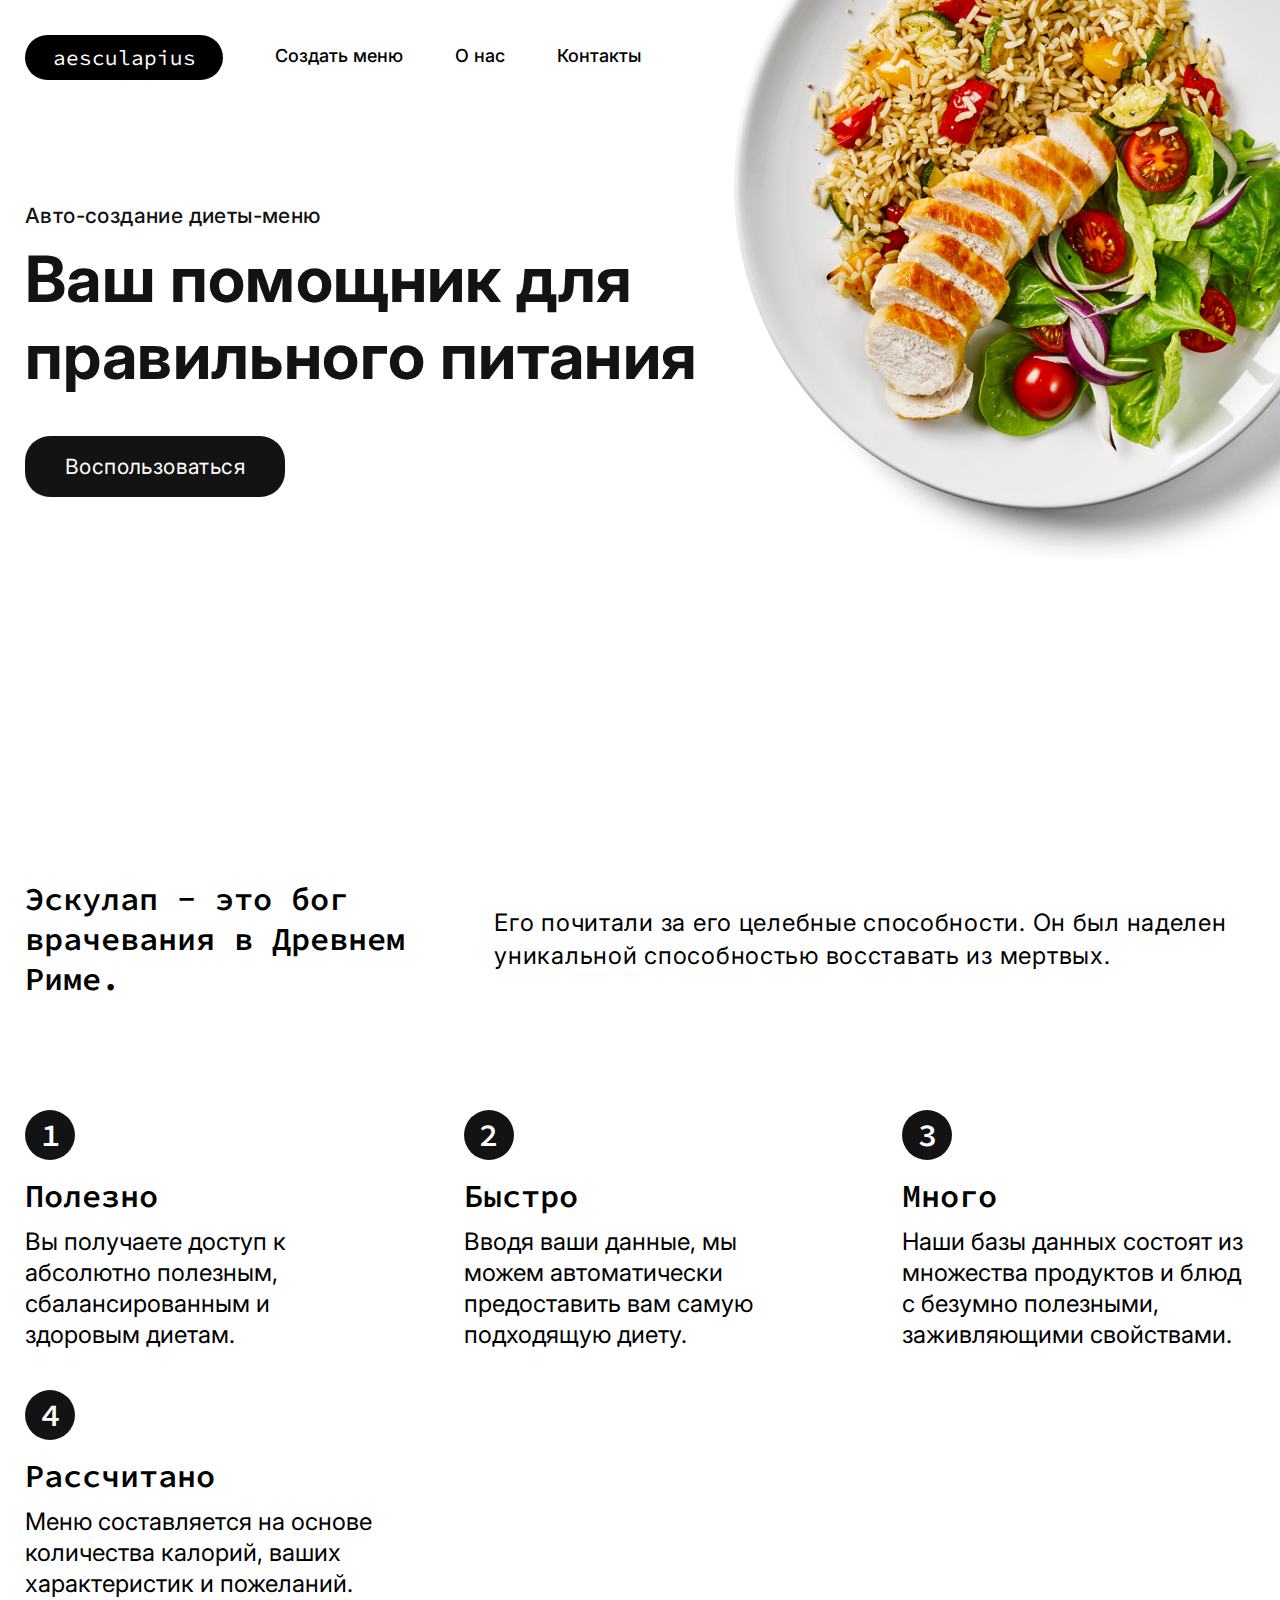
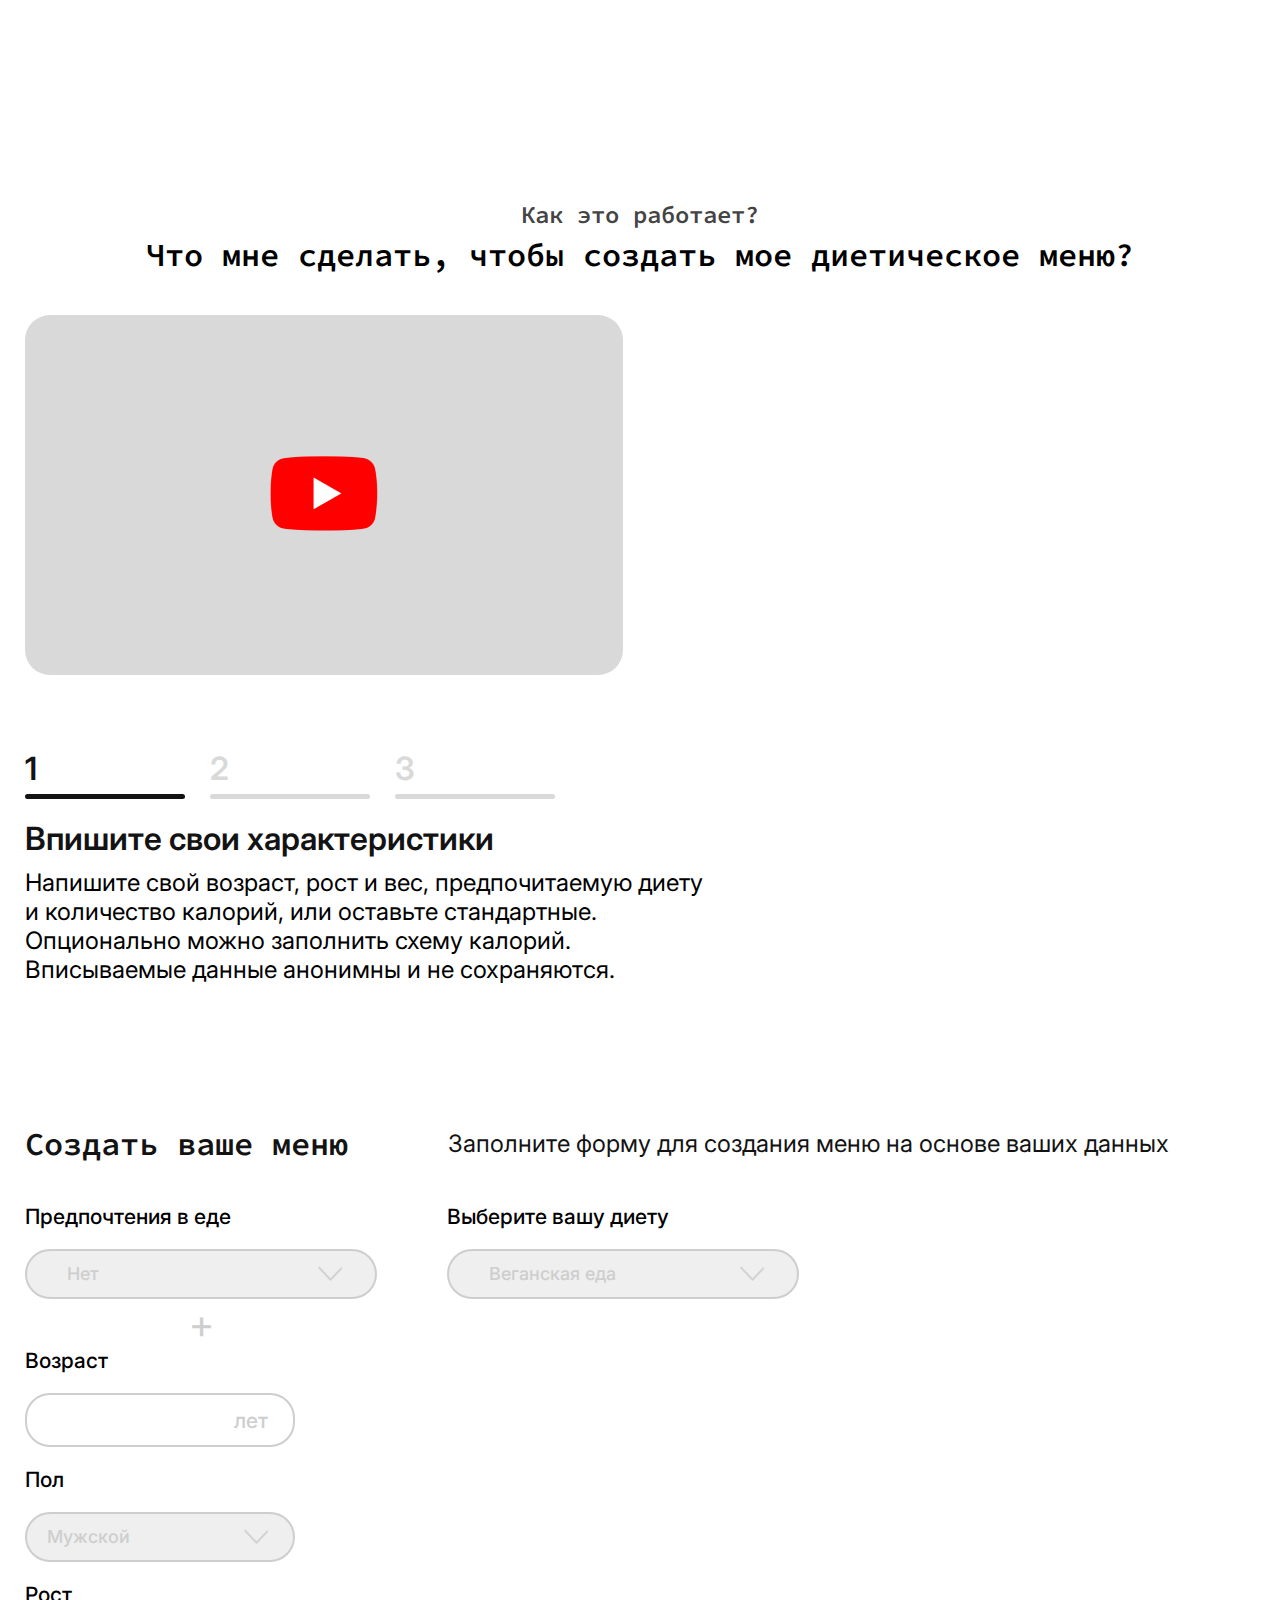
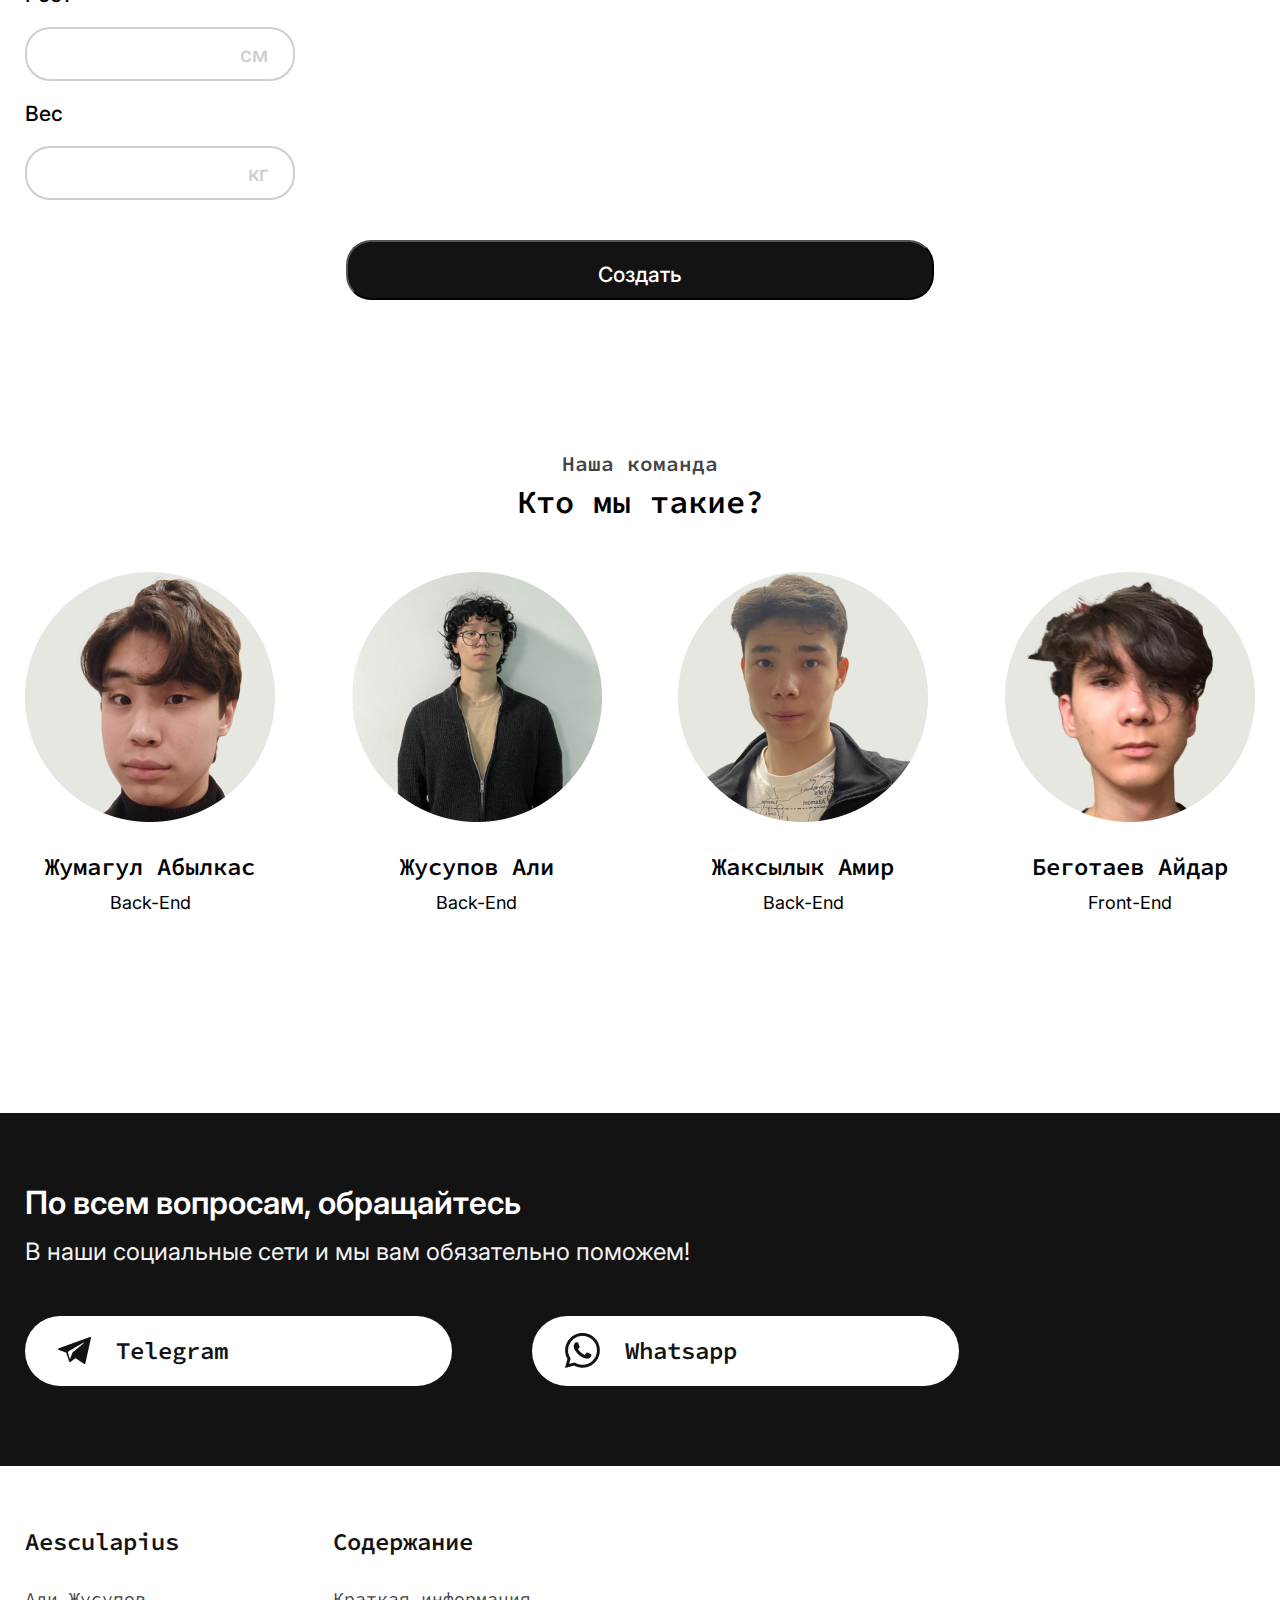
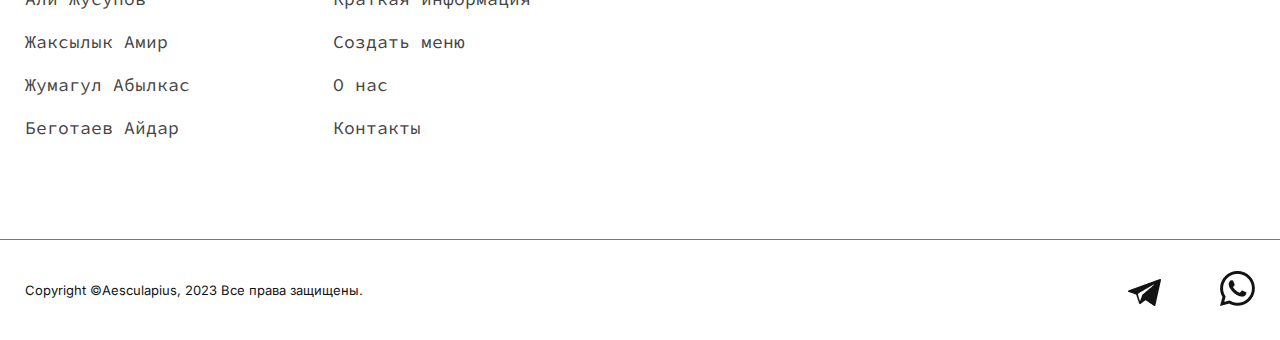
==== index.html @ 7e1778b8 "Add files via upload" ====
<!DOCTYPE html>
<html>
<head>
	<meta charset="utf-8">
	<meta name="viewport" content="width=device-width, initial-scale=1">
	<title></title>
	<link rel="stylesheet" type="text/css" href="css/style.css">
</head>
<body>
<header>
	<div class="container">
		<ul>
			<a href="index.html" class="logo"><li>aesculapius</li></a>
			<nav>
				<a href="#creator"><li>Создать меню</li></a>
				<a href="#team"><li>О нас</li></a>
				<a href="#contacts"><li>Контакты</li></a>
			</nav>
		</ul>
	</div>
</header>
<img class="header-img" src="img/background.png">
<div class="overview">
	<div class="container">
		<div class="overview-inner">
			<div class="overview-subtitle">
				Авто-создание диеты-меню
			</div>
			<div class="overview-title">
				Ваш помощник для правильного питания
			</div>
			<a href="#creator"class="overview-button">
				Воспользоваться
			</a>
		</div>
		
	</div>
</div>
<div id="desc" class="description">
	<div class="container">
		<div class="description-inner">
			<div class="description-upper">
				<div class="description-title">
					Эскулап - это бог врачевания в Древнем Риме. 
				</div>
				<div class="description-subtitle">
					Его почитали за его целебные способности. Он был наделен уникальной способностью восставать из мертвых.
				</div>
			</div>
			<div class="description-cards">
				<div class="description-card">
					<div class="description-card-number">
						1
					</div>
					<div class="description-card-title">
						Полезно
					</div>
					<div class="description-card-subtitle">
						Вы получаете доступ к абсолютно полезным, сбалансированным и здоровым диетам.
					</div>
				</div>
				<div class="description-card">
					<div class="description-card-number">
						2
					</div>
					<div class="description-card-title">
						Быстро
					</div>
					<div class="description-card-subtitle">
						Вводя ваши данные, мы можем автоматически предоставить вам самую подходящую диету.
					</div>
				</div>
				<div class="description-card">
					<div class="description-card-number">
						3
					</div>
					<div class="description-card-title">
						Много
					</div>
					<div class="description-card-subtitle">
						Наши базы данных состоят из множества продуктов и блюд с безумно полезными, заживляющими свойствами.
					</div>
				</div>
				<div class="description-card">
					<div class="description-card-number">
						4
					</div>
					<div class="description-card-title">
						Рассчитано
					</div>
					<div class="description-card-subtitle">
						Меню составляется на основе количества калорий, ваших характеристик и пожеланий.
					</div>
				</div>
			</div>
		</div>
	</div>
</div>
<div id="creator" class="guide">
	<div class="container">
		<div class="guide-upper">
			<div class="guide-subtitle">
				Как это работает?
			</div>
			<div class="guide-title">
			 	Что мне сделать, чтобы создать мое диетическое меню?
			</div>
		</div>
		<div class="guide-lower">
			<div class="video">
				<div class="youtube-icon">
					<img src="img/youtube.png">
				</div>
			</div>
			<div class="guide-slider">
				<div class="slider-buttons">
					<div id="1" onclick="button_toggle()" class="slide-button clicked">
						1
					</div>
					<div id="2" onclick="button_toggle1()" class="slide-button">
						2
					</div>
					<div id="3" onclick="button_toggle2()" class="slide-button">
						3
					</div>
				</div>
				<div id="slide1"class="guide-slide">
					<div class="guide-slide-title">
						Впишите свои характеристики 
					</div>	
					<div class="guide-slide-subtitle">
						Напишите свой возраст, рост и вес, предпочитаемую диету и количество калорий, или оставьте стандартные. Опционально можно заполнить схему калорий. Вписываемые данные анонимны и не сохраняются.
					</div>
				</div>
				<div id="slide2"class="guide-slide">
					<div class="guide-slide-title">
						Хуй 
					</div>	
					<div class="guide-slide-subtitle">
						Напишите свой возраст, рост и вес, предпочитаемую диету и количество калорий, или оставьте стандартные. Опционально можно заполнить схему калорий. Вписываемые данные анонимны и не сохраняются.
					</div>
				</div>
				<div id="slide3" class="guide-slide">
					<div class="guide-slide-title">
						Дери
					</div>	
					<div class="guide-slide-subtitle">
						Напишите свой возраст, рост и вес, предпочитаемую диету и количество калорий, или оставьте стандартные. Опционально можно заполнить схему калорий. Вписываемые данные анонимны и не сохраняются.
					</div>
				</div>
			</div>
		</div>
	</div>
</div>
<div  class="creator">
	<div class="container">
		<div class="creator-upper">
			<div class="creator-title">
				Создать ваше меню
			</div>
			<div class="creator-subtitle">
				Заполните форму для создания меню на основе ваших данных
			</div>
		</div>
		<div class="creator-lower">
			<form id="creator-form">
				<div class="creator-specifications">
					<div id="creator-preferences"class="creator-preferences">
						<label for="select-preferences">
							Предпочтения в еде
						</label>
						<div id="parent">
							<select class="select-pref" for="creator-form" name="select-preferences">
								<option value="no">Нет</option>
								<option value="onions">Без лука</option>
								<option value="spicy">Не острое</option>
								<option value="sour">Не кислое</option>
								<option value="nuts">Без орехов</option>
								<option value="lactose">Без лактозы</option>
								<option value="gluten">Без глютена</option>
								
							</select>
							
						</div>
						
						<div id="preference-b" onclick="myFunction()" class="preferences-button">
							+
						</div>
						
					</div>
					<div class="creator-diet">
						<label for="select-diet">
							Выберите вашу диету
						</label>
						<select form="creator-form" name="select-diet">
							<option value="vegan">Веганская еда</option>
							<option value="vegetarian">Вегетарианская еда</option>
							<option value="halal">Халальная еда</option>
							<option value="kosher">Кошерная еда</option>
							<option value="hinduism">Индуистская еда</option>
						</select>
					</div>
				</div>
				<div class="creator-calculator">
					<div id="divage" class="creator-calculator-item">
						<label>
							Возраст
						</label>
						<input type="number" id="age" placeholder="" name="age" required>
					</div>
					<div id="divsex" class="creator-calculator-item">
						<label for="sex">
							Пол
						</label>
						<select form="creator-form" name="sex">
							<option value="male">Мужской</option>
							<option value="female">Женский</option>
							
						</select>
					</div>
					<div id="divheight" class="creator-calculator-item">
						<label>
							Рост
						</label>
						<input type="number" id="height" placeholder="" name="height" required>
					</div>
					<div id="divweight" class="creator-calculator-item">
						<label>
							Вес
						</label>
						<input type="number" id="weight" placeholder="" name="weight" required>
					</div>

					
					
					
				</div>
			</form>
			<div class="button-outer">
				<button form="creator-form" class="creator-button">
					Создать
				</button>
			</div>
			
		</div>
	</div>
</div>
<div id="team"class="team">
	<div class="container">
		<div class="team-inner">
			<div class="team-title">
				Наша команда
			</div>
			<div class="team-subtitle">
				Кто мы такие?
			</div>
			<div class="team-cards">
				<div class="team-card">
					<img src="img/abylkas.png">
					<div class="team-card-title">
						Жумагул Абылкас
					</div>
					<div class="team-card-subtitle">
						Back-End
					</div>
				</div>
				<div class="team-card">
					<img src="img/ali.png">
					<div class="team-card-title">
						Жусупов Али
					</div>
					<div class="team-card-subtitle">
						Back-End
					</div>
				</div>
				<div class="team-card">
					<img src="img/amir.png">
					<div class="team-card-title">
						Жаксылык Амир
					</div>
					<div class="team-card-subtitle">
						Back-End
					</div>
				</div>
				<div class="team-card">
					<img src="img/aidar.png">
					<div class="team-card-title">
						Беготаев Айдар
					</div>
					<div class="team-card-subtitle">
						Front-End
					</div>
				</div>
			</div>
		</div>
	</div>
</div>
<div id="contacts"class="contacts">
	<div class="container">
		<div class="contacts-inner">
			<div class="contacts-title">
				По всем вопросам, обращайтесь
			</div>
			<div class="contacts-subtitle">
				 В наши социальные сети и мы вам обязательно поможем!
			</div>
			<div class="contacts-buttons">
				<a href="#" class="contacts-button"><img src="img/telegram.png">Telegram</a>
				<a href="#" class="contacts-button"><img src="img/whatsapp.png">Whatsapp</a>
			</div>
		</div>
	</div>
</div>
<footer>
	
	<div class="footer-upper">
		<div class="container">
			<div class="footer-card">
				<div class="footer-card-title">
					Aesculapius
				</div>
				<div class="footer-card-links">
					<div class="footer-card-link">
						Али Жусупов
					</div>
					<div class="footer-card-link">
						Жаксылык Амир
					</div>
					<div class="footer-card-link">
						Жумагул Абылкас
					</div>
					<div class="footer-card-link">
						Беготаев Айдар
					</div>
				</div>
			</div>

			<div class="footer-card">
				<div class="footer-card-title">
					Содержание
				</div>
				<div class="footer-card-links">
					<div class="footer-card-link">
						<a href="#desc">Краткая информация</a>
					</div>
					<div class="footer-card-link">
						<a href="#creator">Создать меню</a>
					</div>
					<div class="footer-card-link">
						<a href="#team">О нас</a>
					</div>
					<div class="footer-card-link">
						<a href="#contacts">Контакты</a>
					</div>
				</div>
			</div>
		</div>
	</div>
	<div class="footer-lower">
		<div class="container">
			<div class="copyright">
				Copyright ©Aesculapius, 2023 Все права защищены. 
			</div>
			<div class="social-media">
				<a href="#"><img src="img/telegram.png"></a>
				<a href="#"><img src="img/whatsapp.png"></a>	
			</div>
		</div>
	</div>
</footer>
<script type="text/javascript" src="js/main.js"></script>
</body>
</html>
---- css/style.css ----
@import url('https://fonts.googleapis.com/css2?family=Inter:wght@300;400;500;600;700;800;900&family=Source+Code+Pro:wght@300;400;500;600;700;800;900&display=swap');
body{
	margin: 0;
	padding: 0;
}
.container{
	margin: 0 auto;
	padding: 0 25px;
	max-width: 1440px;
}
header ul{
	align-items: center;
	display: flex;
	list-style: none;
	margin: 35px 0 0 0;
	padding: 0;
}
.logo{
	font-family: "Source Code Pro";
	background-color: black;
	border-radius: 45px;
	font-weight: 400;
	font-size: 21px;
	line-height: 25px;
	padding: 10px 27.5px;
	transition: 0.3s;
}
.logo:hover{
	opacity: 0.8;
}
a.logo{
	color: white;
	text-decoration: none;
}
nav{
	display: flex;
	font-family: "Inter";
	font-size: 18px;
	font-weight: 500;
}
nav a{
	padding-bottom:4px;
	background-image: linear-gradient(#000 0 0);
	background-position: 0 100%; /*OR bottom left*/
	background-size: 0% 2px;
	background-repeat: no-repeat;
	transition:
	    background-size 0.4s,
	    background-position 0s 0.4s; /*change after the size immediately*/
	color: black;
	text-decoration: none;
	margin-left: 52px;
}
nav a:hover{
	background-position: 100% 100%; /*OR bottom right*/
  	background-size: 100% 2px;
}
.header-img{
	width: 55%;
	z-index: -1;
	position: absolute;
	right: 0;
	top: 0;
}
.overview{
	color: #131313;
	font-family: "Inter";
	letter-spacing: 0.025em;
	margin-bottom: 400px;
}
.overview-subtitle{
	margin-top: 10%;
	font-weight: 500;
	font-size: 21px;
}
.overview-title{
	margin-top: 12px;
	line-height: 77px;
	font-size: 64px;
	font-weight: 700;
	max-width: 800px;
	margin-bottom: 60px;
}
.overview-button{
	
	color: white;
	text-decoration: none;
	background-color: #131313;
	border-radius: 25px;
	padding: 18px 40px;
	font-size: 21px;
	font-weight: 400;
	transition: 0.3s;
}
.overview-button:hover{
	opacity: 0.9;
}
.description-title{
	max-width: 550px;
	font-family: "Source Code Pro";
	font-size: 32px;
	font-weight: 600;
}
.description-subtitle{
	max-width: 780px;
	font-family: Inter;
	line-height: 33px;
	font-size: 24px;
	letter-spacing: 0.03em;
}
.description-upper{
	display: flex;
	justify-content: space-between;
	align-items: center;
}
.description-cards{
	margin-top: 111px;
	flex-wrap: wrap;
	row-gap: 40px;
	display: flex;
	justify-content: space-between;
}
.description-card{
	max-width: 353px;

}
.description-card-number{
	font-family: "Source Code Pro";
	font-size: 32px;
	font-weight: 600;
	width: 50px;
	vertical-align: middle;
	text-align: center;
	height: 50px;
	background-color: #131313;
	border-radius: 25px;
	line-height: 50px;
	color: white;
}
.description-card-title{
	font-size: 32px;
	font-family: "Source Code Pro";
	font-weight: 600;
	margin: 16px 0 10px;
}
.description-card-subtitle{
	font-family: Inter;
	font-size: 24px;
	line-height: 31px;
}
.guide{
	margin-top: 200px;
	margin-bottom: 140px;
}
.guide-upper{
	font-family: "Source Code Pro";
	font-weight: 600;
	text-align: center;
}
.guide-subtitle{
	color: #444444;
	margin-bottom: 5px;
	font-size: 24px;
}
.guide-title{
	font-size: 32px;
	margin-bottom: 40px;
}
.video{
	display: flex;
	justify-content: center;
	align-items: center;
	width: 48.6%;
	height: 40vh;
	border-radius: 25px;
	background-color: #D9D9D9;
}
.youtube-icon{
	position: absolute;
}
.guide-lower{

	display: flex;
	justify-content: space-between;
	flex-wrap: wrap;
}
.guide-slider{
	margin-top: 6%;
}
.guide-slide{
	max-width: 680px;
}
.slider-buttons{
	display: flex;

}
.slide-button{
	cursor: pointer;
	position: relative;
	max-width: 160px;
	margin-right: 25px;
	width: 100%;
	line-height: 40px;
	font-family: Inter;
	color: #D9D9D9;
	font-weight: 600;
	font-size: 32px;
}
.slide-button.clicked{
	color: #131313;
}
.slide-button.clicked::after{
	background-color: #131313;
}
.slide-button::after{
	content:"";
	position: absolute;
	width: 160px;
	bottom: -10px;
	left: 0;
	border-radius: 25px;
	background-color: #D9D9D9;
	height: 5px;
}
.guide-slide-title{
	color: #131313;
	margin: 30px 0 10px;
	font-family: Inter;
	font-size: 32px;
	font-weight: 600;
}
.guide-slide-subtitle{
	font-family: Inter;
	font-size: 24px;
}
.creator-upper{
	line-height: 40px;
	display: flex;
	color: #131313;
	margin-bottom: 40px;
}
.creator-title{
	font-family: "Source Code Pro";
	font-size: 32px;

	font-weight: 600;
}
.creator-subtitle{
	font-family: Inter;
	font-size: 24px;
	font-weight: 400;
	margin-left: 100px;
}
.team{
	text-align: center;
}
.team-title{
	color: #444444;
	font-family: "Source Code Pro";
	font-weight: 600;
	font-size: 21px;
}
.team-subtitle{
	margin: 5px 0 50px;
	font-family: "Source Code Pro";
	font-weight: 600;
	font-size: 32px;
}
.team-cards{
	display: flex;
	flex-wrap: wrap;
	justify-content: space-between;
}
.team-card{
	width: 23,611111%;
}
.team-card-title{
	margin: 25px 0 10px;
	font-family: "Source Code Pro";
	font-weight: 600;
	font-size: 24px;
}
.team-card-subtitle{
	font-family: "Inter";
	font-size: 18px;
}
.contacts{
	background-color: #131313;
	padding-bottom: 80px;
}
.contacts-title{
	font-family: Inter;
	font-weight: 600;
	font-size: 32px;
	padding: 70px 0 15px;
	color: white;
	margin-top: 200px;
}
.contacts-subtitle{
	padding-bottom: 50px;
	font-size: 24px;
	color: #F2F2F2;
	font-family: Inter;
}
.contacts-buttons{
	font-family: "Source Code Pro";
	font-size: 24px;
	font-weight: 600;
	display: flex;
	align-items: center;
}
.contacts-button{
	width: 34.72%;
	border-radius: 35px;
	height: 70px;
	display: flex;
	background-color: white;
	align-items: center;
	margin-right: 80px;
}
.contacts-buttons a{
	color: #131313;
	text-decoration: none;
}
.contacts-button img{
	margin: 0 25px 0 33px;
}
.footer-card{
	width: 25%;
}
.footer-card-title{
	font-size: 24px;
	font-weight: 600;
	color:#131313;
	margin-top: 60px;
	margin-bottom: 30px;
}
.footer-upper .container{
	color: #444444;
	font-size: 18px;
	font-family: "Source Code Pro";
	display: flex;
	margin-bottom: 80px;
}

.footer-card-link{
	margin-bottom: 20px;
}
.footer-card-link a{
	color: #444444;
	text-decoration: none;
}
.footer-lower{
	border-top: 1px solid #787878;
	color: #131313;
	font-family: Inter;
	height: 100px;
	font-size: 13px;
	display: flex;
	align-items: center;
}
.footer-lower .container{
	width: 100%;
	display: flex;
	justify-content: space-between;
	align-items: center;
}
.social-media a{
 	margin-left: 55px;
}
.creator-specifications{
	display: flex;
	flex-wrap: wrap;
}
.creator-specifications label{
	font-size: 21px;
	font-family: Inter;
	font-weight: 500;
}
.creator-preferences{
	margin-right: 70px;
	position: relative;
}
.creator-preferences, .creator-diet{
	display: flex;
	flex-direction: column;
}
.creator-preferences select, .creator-diet select{
	margin-top: 20px;
	background-image:
    url("../img/arrow.png");
    font-family: Inter;
    background-position: 90%;
    background-size: 25px 15px;
  	background-repeat: no-repeat;
  	font-size: 18px;
  	font-weight: 500;
  	color: #CECECE;
  	border: 2px solid #CECECE;
  	appearance: none;
	width: 352px;
	border-radius: 25px;
	padding-left:  40px;
	height: 50px;
}
.creator-preferences select:focus, .creator-diet select:focus{
	color: #131313;
	border: 2px solid #131313;
	background-image:
    url("../img/arrowup.png");
}	
.creator{
	margin-bottom: 150px;
}
.creator-specifications option{

}
.preferences-button{
	font-family: Inter;
	font-size: 40px;
	color: #CECECE;
	cursor:pointer;
	align-self:center;
	transition: 0.2s;
}
.preferences-button:active{
	color: #131313;
}
#preference-c{
	position: absolute;
	bottom: 50px;
	right: -25px;
}
#creator-form{
	flex-wrap: wrap;
	display: flex;
	justify-content: space-between;
}
.creator-calculator{

	font-size: 21px;
	font-weight: 500;
	font-family: Inter;
	display: flex;
	justify-content: space-between;
	flex-wrap: wrap;
	row-gap: 20px;
	width: 40.625%;
}
.creator-calculator-item{
	position: relative;
	display: flex;
	flex-direction: column;
	width: 270px;

}
.creator-calculator-item input, .creator-calculator-item select{
	appearance: none;
	padding: 0 20px;
	font-family: Inter;
	margin-top: 20px;
	font-size: 18px;
  	font-weight: 500;
  	color: #CECECE;
  	border: 2px solid #CECECE;

  	height: 50px;
  	border-radius: 25px;
}
.creator-calculator-item select{
	background-image:
    url("../img/arrow.png");
    background-position: 90%;
    background-size: 25px 15px;
  	background-repeat: no-repeat;
}
.creator-calculator-item select:focus{
	background-image: url("../img/arrowup.png");
	color: #131313;
	border: 2px solid #131313;
}
.creator-calculator-item input:focus{
  	font-weight: 500;
  	color: #131313;
  	border: 2px solid #131313;
}
input::-webkit-outer-spin-button,
input::-webkit-inner-spin-button {
  -webkit-appearance: none;
  margin: 0;
}

#divage::after{
	position: absolute;
	content:'лет';
	right: 10%;
	top: 60px;
	color: #CECECE;
}
#divheight::after{
	position: absolute;
	content:'см';
	right: 10%;
	top: 60px;
	color: #CECECE;
}
#divweight::after{
	position: absolute;
	content:'кг';
	right: 10%;
	top: 60px;
	color: #CECECE;
}
.creator-button{
	height: 60px;
	font-weight: 500;
	font-size: 21px;
	font-family: Inter;
	padding: 20px 250px;
	background-color: #131313;
	color: white;
	border-radius: 25px;

}
.button-outer{
	margin-top: 40px;
	width: 100%;
	display: flex;
	justify-content: center;
}
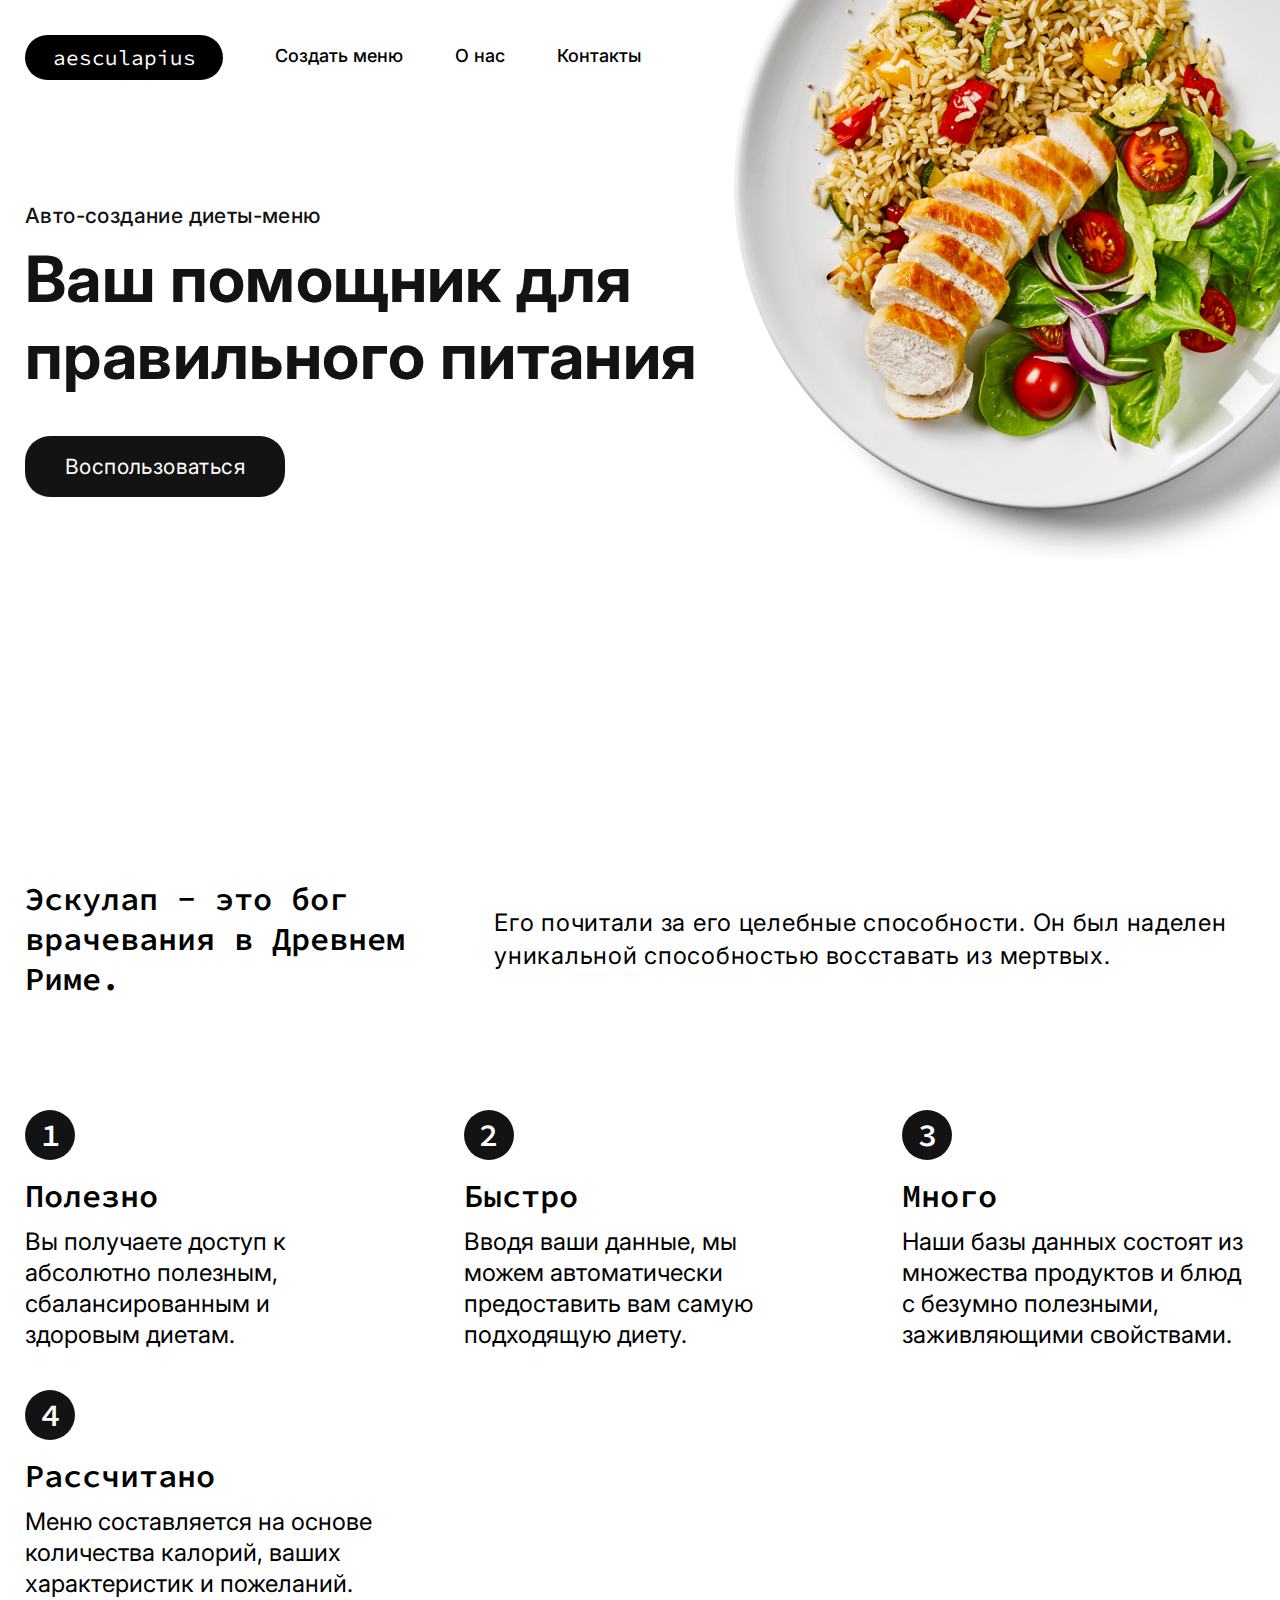
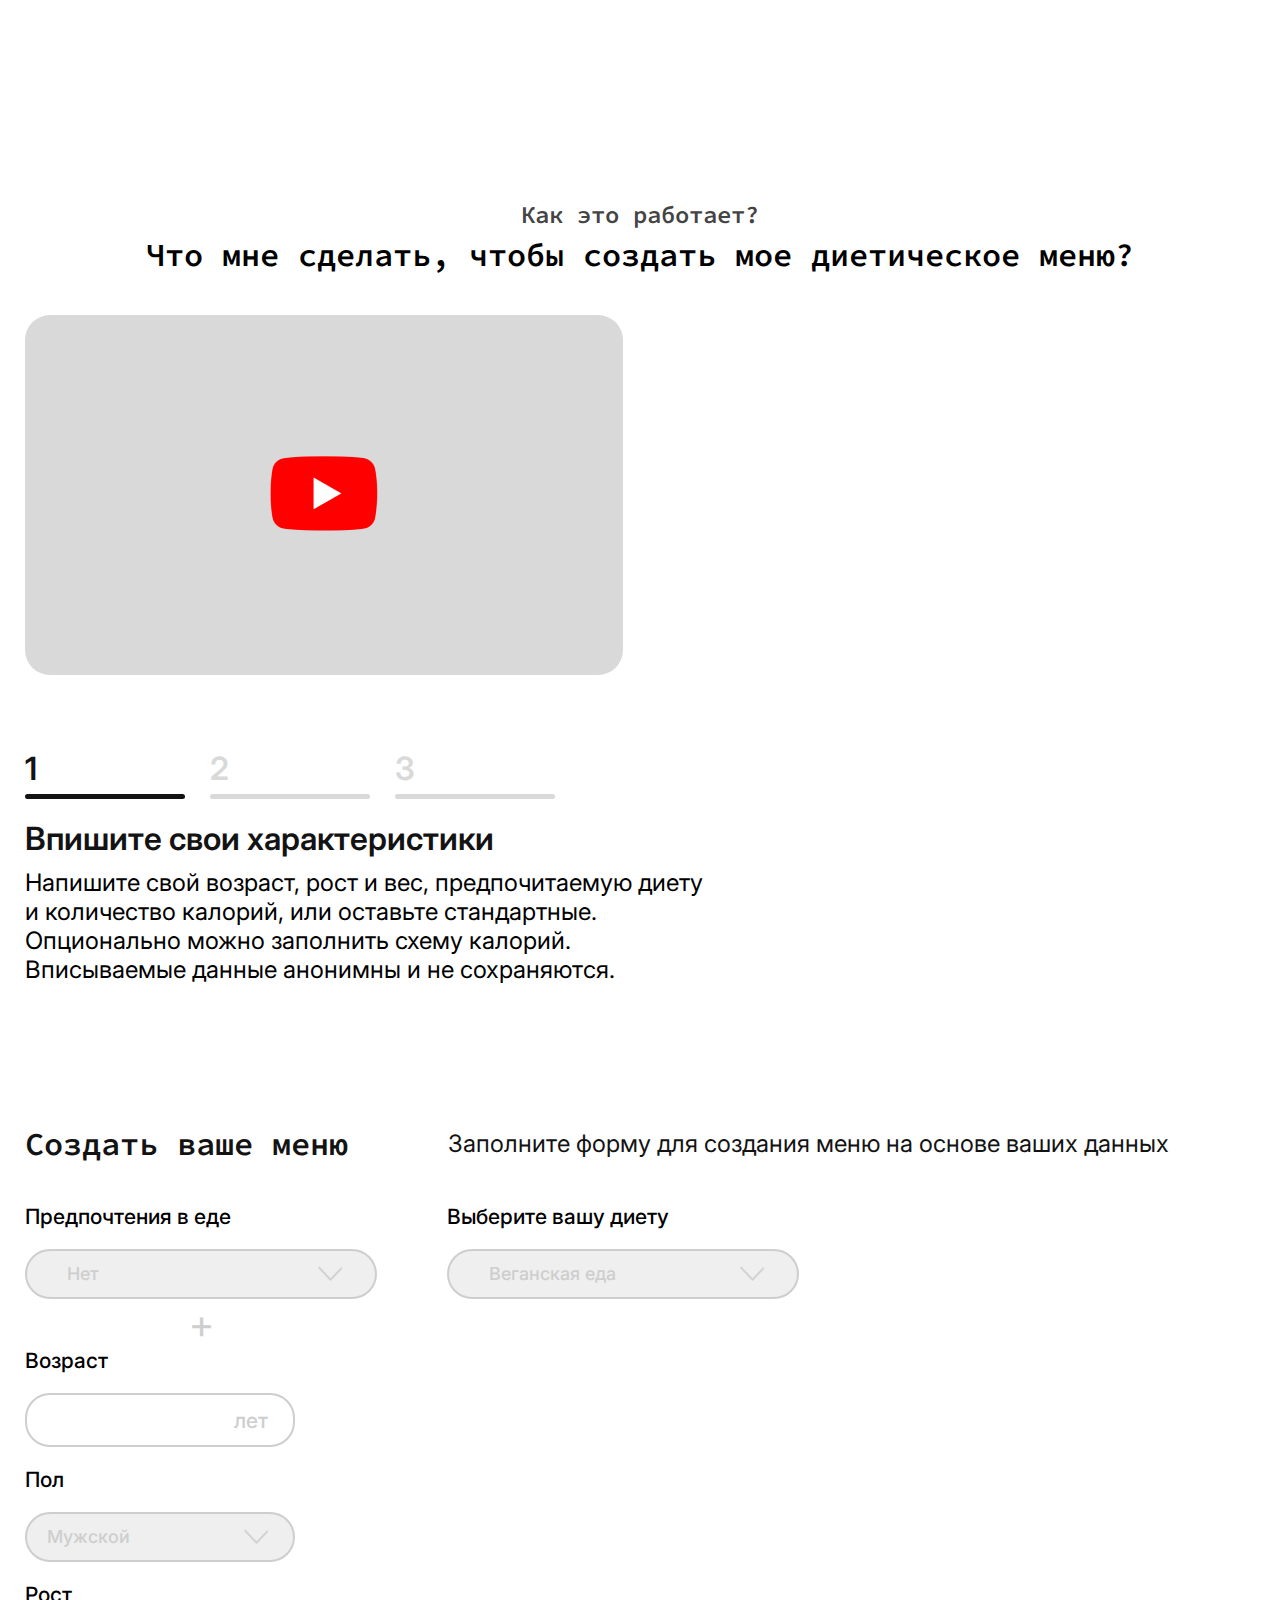
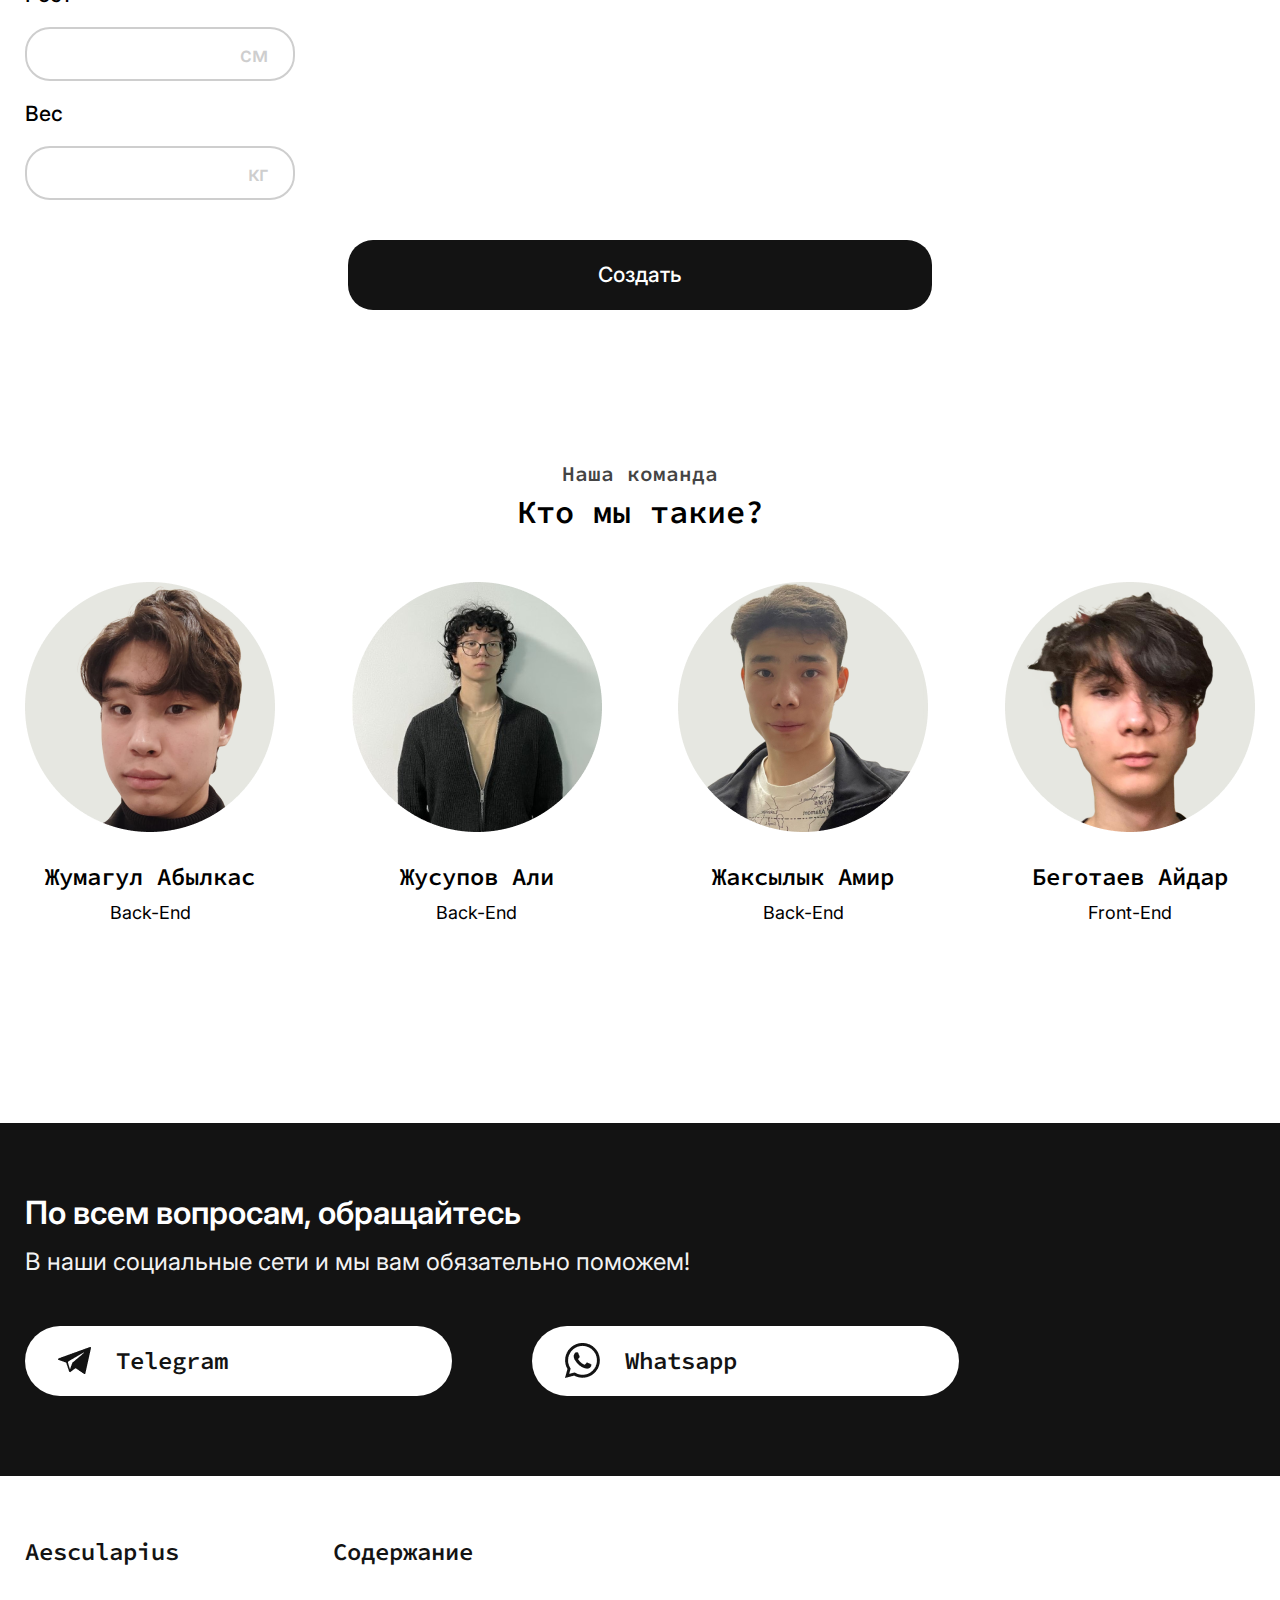
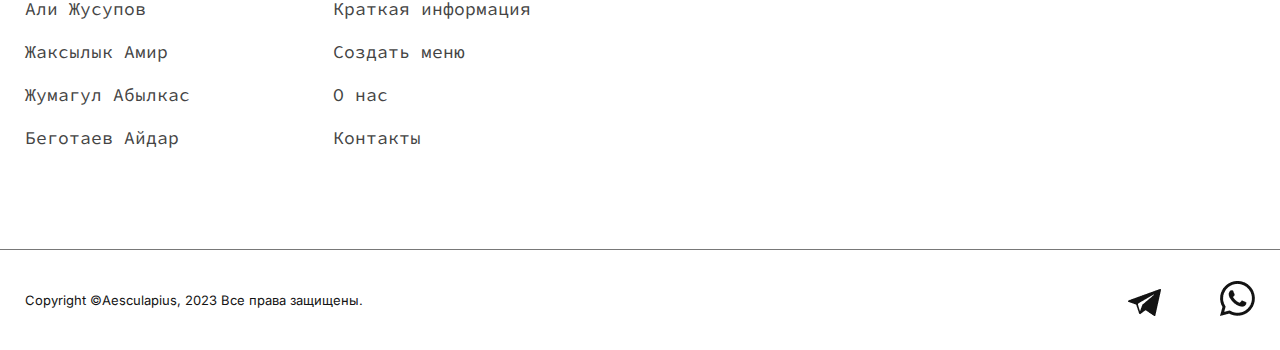
==== commit 75b79a89: "Update index.html" ====
--- a/index.html
+++ b/index.html
@@ -134,18 +134,18 @@
 				</div>
 				<div id="slide2"class="guide-slide">
 					<div class="guide-slide-title">
-						Хуй 
+						Выберите ваши предпочтения
 					</div>	
 					<div class="guide-slide-subtitle">
-						Напишите свой возраст, рост и вес, предпочитаемую диету и количество калорий, или оставьте стандартные. Опционально можно заполнить схему калорий. Вписываемые данные анонимны и не сохраняются.
+						Ваши предпочтения будут учитываться при создании меню, что позволит вам обойти стороной нелюбимые, нежелательные и аллергенные для вас продукты.
 					</div>
 				</div>
 				<div id="slide3" class="guide-slide">
 					<div class="guide-slide-title">
-						Дери
+						Наслаждайтесь личным меню
 					</div>	
 					<div class="guide-slide-subtitle">
-						Напишите свой возраст, рост и вес, предпочитаемую диету и количество калорий, или оставьте стандартные. Опционально можно заполнить схему калорий. Вписываемые данные анонимны и не сохраняются.
+						После кнопки создать, ваши характеристики и предпочтения будут учтены, чтобы сформировать диету-меню идеальную для вашего здоровья.
 					</div>
 				</div>
 			</div>
@@ -237,9 +237,9 @@
 				</div>
 			</form>
 			<div class="button-outer">
-				<button form="creator-form" class="creator-button">
+				<a href="next.html" class="creator-button">
 					Создать
-				</button>
+				</a>
 			</div>
 			
 		</div>
@@ -370,4 +370,4 @@
 </footer>
 <script type="text/javascript" src="js/main.js"></script>
 </body>
-</html>+</html>
--- a/css/style.css
+++ b/css/style.css
@@ -512,7 +512,9 @@
 	color: #CECECE;
 }
 .creator-button{
-	height: 60px;
+	height: 30px;
+	line-height: 30px;
+
 	font-weight: 500;
 	font-size: 21px;
 	font-family: Inter;
@@ -522,9 +524,158 @@
 	border-radius: 25px;
 
 }
+a.creator-button {
+	text-decoration: none;
+}
 .button-outer{
 	margin-top: 40px;
 	width: 100%;
 	display: flex;
 	justify-content: center;
-}+}
+#nextHeader{
+	display: flex;
+	justify-content: space-between;
+	align-items: center;
+}
+.search{
+	position: relative;
+	margin-top: 35px;
+}
+.search input{
+
+	background-color: #EEEEEE;
+	border-color: transparent;
+	padding: 12px 0 12px 60px;
+	font-family: Inter;
+	font-size: 18px;
+	color: #5F6368;
+	border-radius: 25px;
+}
+.search::before{
+	position: absolute;
+	top: 25%;
+	left: 20px;
+	content: url("../img/search.png");
+}
+.today-title{
+	font-family: "Source Code Pro";
+	margin: 35px 0;
+	font-weight: 500;
+	font-size: 27px;
+}
+.today-cards{
+	display: flex;
+	justify-content: space-between;
+}
+.today-card{
+	border-radius: 50px;
+	display: flex;
+	flex-direction: column;
+	text-align: center;
+}
+.today-card img{
+	border-top-left-radius: 45px;
+	border-top-right-radius: 45px;
+	margin-bottom: 16px;
+}
+.today-card{
+	color: black;
+	text-decoration: none;
+	font-family: "Source Code Pro";
+	padding-bottom: 23px;
+	font-weight: 500;
+	font-size: 24px;
+	box-shadow: 0px 5px 10px black;
+}
+.plan{
+	font-family: "Source Code Pro";
+	
+	margin-top: 100px;
+}
+.days{
+	display: flex;
+	justify-content: space-between;
+}
+.plan-title{
+	font-weight: 500;
+	font-size: 27px;
+}
+.day{
+	margin-top: 35px;
+}
+.day-title{
+	font-weight: 500;
+	font-size: 24px;
+	margin-bottom: 16px;
+}
+.meal-title{
+	font-weight: 500;
+	font-size: 20px;
+}
+a.meal{
+	color: black;
+	text-decoration: none;
+}
+.today-cards img{
+	width: 400px;
+	height: 268px;
+object-fit: cover;
+}
+.modal-img img{
+	border-radius: 45px;
+	width: 500px;
+	height: 375px;
+	object-fit: cover;
+}
+.modal{
+	font-family: "Source Code Pro";
+	min-width: 80%;
+}
+.modal-title{
+	margin-top: 20px;
+	font-size: 36px;
+	margin-bottom: 20px;
+}
+.modal-content{
+	display: flex;
+	column-gap: 30px;
+}
+.modal-subtitle{
+	font-size: 28px;
+	font-weight: 500;
+	margin-bottom: 20px;
+}
+.ingridients-title, .instructions-title, .macronutrients-title{
+	margin-top: 10px;
+	font-size: 24px;
+	font-weight: 500;
+}
+.ingridients-text, .instructions-text, .macronutrients-text{
+	font-size: 19px;
+}
+#search{
+	position: relative;
+}
+.result{
+	left: 0;
+	top: 50px;
+	padding: 10px;
+	display: flex;
+}
+.result-image img{
+	height: 100px;
+	margin-right: 10px;
+}
+a.result{
+	text-decoration: none;
+	font-family: Inter;
+	color: black;
+}
+.result-title{
+	font-size: 20px;
+	margin-bottom: 10px;
+}
+.result-subtitle{
+	font-size: 14px;
+}
